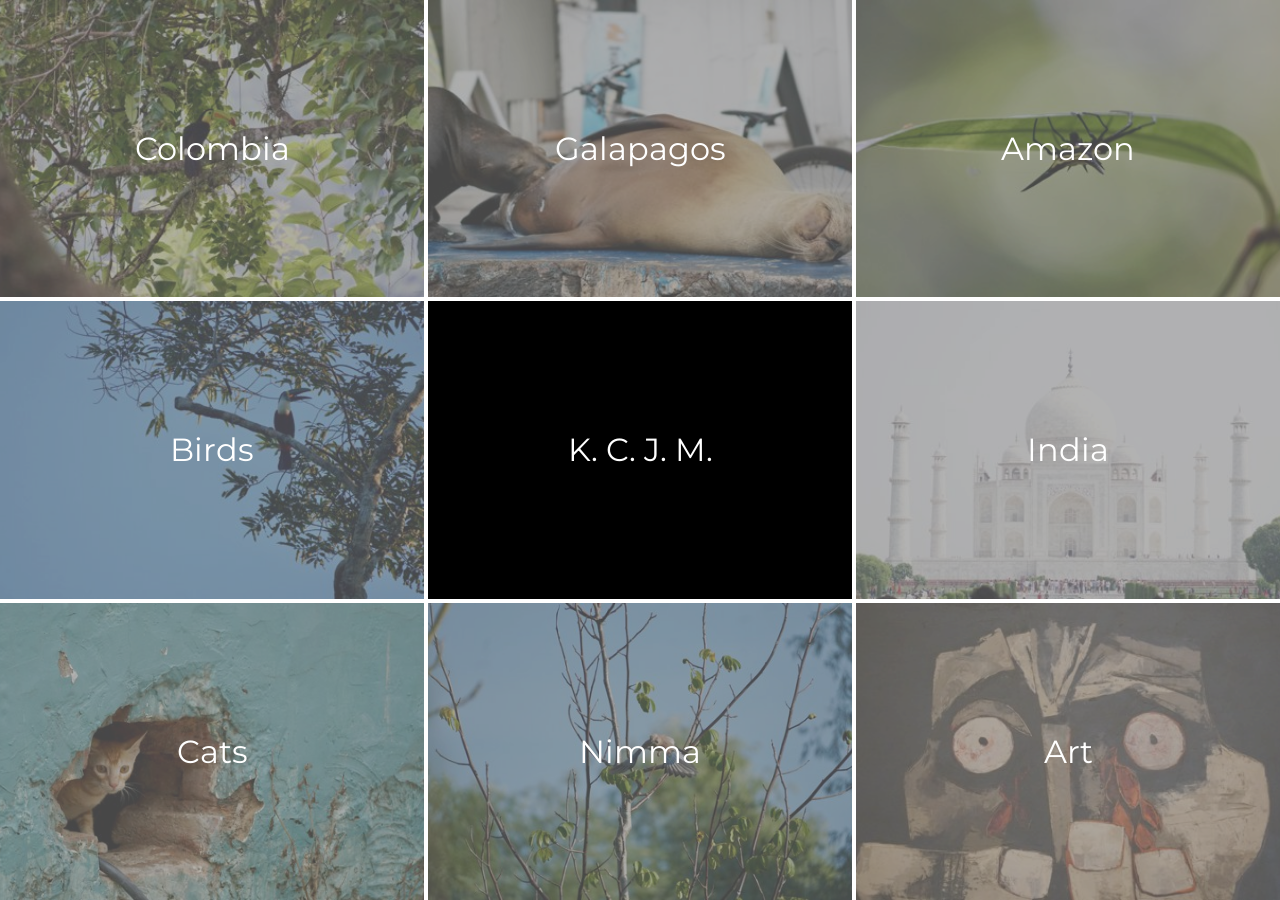
==== index.html @ 5df26908 "beautiful text" ====
<!DOCTYPE html>
<html lang="en">

<head>
  <meta charset="UTF-8" />
  <meta name="viewport" content="width=device-width, initial-scale=1.0" />
  <title>K. C. J. M.</title>
  <link rel="icon" href="favicon.svg" sizes="any" type="image/svg+xml">
  <link rel="preconnect" href="https://fonts.googleapis.com">
  <link rel="preconnect" href="https://fonts.gstatic.com" crossorigin>
  <link href="https://fonts.googleapis.com/css2?family=Montserrat:ital,wght@0,100..900;1,100..900&display=swap"
    rel="stylesheet">

  <style>
    .montserrat {
      font-family: "Montserrat", sans-serif;
      font-optical-sizing: auto;
      font-weight: 450;
      font-style: normal;
    }

    body {
      font-family: "Montserrat", sans-serif;
      margin: 0;
      padding: 0;
      height: 100vh;
      display: grid;
      grid-template-columns: repeat(3, 1fr);
      grid-template-rows: repeat(3, 1fr);
      gap: 4px;
      background: #FFF;
      overflow: hidden;
    }

    .block {
      position: relative;
      overflow: hidden;
      cursor: pointer;
    }

    .block img {
      width: 100%;
      height: 100%;
      object-fit: cover;
      transition: opacity 0.5s ease;
      opacity: 0.6;
    }

    .nameblock {
      position: relative;
      overflow: hidden;
      cursor: pointer;
    }

    .nameblock img {
      width: 100%;
      height: 100%;
      object-fit: cover;
      transition: opacity 0.3s;
      opacity: 1;
    }

    .label {
      position: absolute;
      inset: 0;
      display: flex;
      justify-content: center;
      align-items: center;
      color: white;
      font-size: 2rem;
      opacity: 0;
      transition: opacity 0.3s;
      background: rgba(0, 0, 0, 0.3);
      opacity: 1;
    }

    .block:hover img {
      opacity: 1;
    }

    .block:hover .label {
      opacity: 0;
    }

    /* --- INSIDE VIEW --- */
    #insideView {
      display: none;
      position: fixed;
      inset: 0;
      background: #FFF;
      z-index: 9999;
      padding: 0px;
      box-sizing: border-box;
      grid-template-columns: repeat(3, 1fr);
      grid-template-rows: repeat(3, 1fr);
      gap: 4px;
    }

    #insideView .cell {
      position: relative;
      overflow: hidden;
      border-radius: 2px;
      background: #FFF;
      cursor: pointer;
    }

    #insideView .cell img {
      width: 100%;
      height: 100%;
      object-fit: cover;
      display: block;
      opacity: 0;
      transition: opacity 1s ease;
    }


    #insideView .cell img.loaded {
      opacity: 1;
    }


    /* --- FULL VIEW OVERLAY --- */
    #fullViewOverlay {
      display: none;
      position: fixed;
      inset: 0;
      background: rgba(0, 0, 0, 0.85);
      z-index: 20000;
      /* display: flex; */
      justify-content: center;
      align-items: center;
    }

    #fullViewOverlay img {
      max-width: 90vw;
      max-height: 90vh;
      border-radius: 10px;
    }

    #fullViewOverlay #closeFull {
      position: absolute;
      top: 10px;
      left: 10px;
      background: white;
      opacity: 30%;
      padding: 6px 12px;
      border-radius: 2px;
      font-size: 20px;
      cursor: pointer;
      z-index: 20001;
    }

    #closeBtn {
      position: absolute;
      top: 10px;
      left: 10px;
      background: white;
      opacity: 50%;
      padding: 6px 12px;
      border-radius: 2px;
      font-size: 20px;
      cursor: pointer;
      z-index: 10000;
    }

    #mainGridFader {
      position: fixed;
      inset: 0;
      background: black;
      opacity: 0;
      pointer-events: none;
      transition: opacity 0.4s ease;
      z-index: 5000;
    }

    #fullViewContainer {
  width: 100%;
  height: 100%;
  display: grid;
  grid-template-columns: 20fr 10fr 1fr;  /* 2/3 image, 1/3 text */
  gap: 20px;
  align-items: center;
}



#fullLeft {
  display: flex;
  justify-content: center;
  align-items: center;
}

#fullLeft img {
  max-width: 90%;
  max-height: 90%;
  border-radius: 10px;
}

#fullRight {
  color: white;
  font-size: clamp(0.9rem, 1.2vw, 1rem);  /* auto-resize */
  overflow-y: auto;
  white-space: pre-wrap;                      /* reflow text properly */
  line-height: 1.4;
  padding: 20px;

  display: flex;                /* add flexbox */
  justify-content: center;      /* horizontal centering */
  align-items: center;          /* vertical centering */
  text-align: justify;
  text-justify: inter-word;
}


#fullRight::-webkit-scrollbar {
  width: 6px;
}

#fullRight::-webkit-scrollbar-thumb {
  background: #444;
  border-radius: 3px;
}

/* circular profile picture when showing me.jpg */
#fullImg.profile {
  border-radius: 50%;
  object-fit: cover;
}


  </style>
</head>

<body>

  <div class="block" id="B1"><img />
    <div class="label">Colombia</div>
  </div>
  <div class="block" id="B2"><img />
    <div class="label">Galapagos</div>
  </div>
  <div class="block" id="B3"><img />
    <div class="label">Amazon</div>
  </div>
  <div class="block" id="B4"><img />
    <div class="label">Birds</div>
  </div>
  <div class="nameblock" id="B5"><img />
    <div class="label">K. C. J. M. </div>
  </div>
  <div class="block" id="B6"><img />
    <div class="label">India</div>
  </div>
  <div class="block" id="B7"><img />
    <div class="label">Cats</div>
  </div>
  <div class="block" id="B8"><img />
    <div class="label">Nimma</div>
  </div>
  <div class="block" id="B9"><img />
    <div class="label">Art</div>
  </div>

  <div id="insideView"></div>

  <div id="fullViewOverlay">
    <div id="closeFull">X</div>
  
    <div id="fullViewContainer">
      <div id="fullLeft">
        <img id="fullImg" />
      </div>
      <div id="fullRight">
        <div id="fullText"></div>
      </div>
      <div></div>
    </div>
  </div>
  

  <script>
    const folders = {
      B1: 'COLOMBIA', B2: 'GALAPAGOS', B3: 'AMAZON',
      B4: 'BIRDS', B5: 'ME', B6: 'INDIA',
      B7: 'CATS', B8: 'NIMMA', B9: 'ART'
    };

    const blocks = document.querySelectorAll('.block');
    const nameblock = document.querySelectorAll('.nameblock');
    const insideView = document.getElementById('insideView');
    const fullOverlay = document.getElementById('fullViewOverlay');
    const fullImg = document.getElementById('fullImg');
    const closeFull = document.getElementById('closeFull');

    function shuffle(a) { return a.sort(() => Math.random() - 0.5); }
    function setMainVisible(v) {
      document.querySelectorAll('.block').forEach(b => b.style.visibility = v ? 'visible' : 'hidden');
    }

    function loadRandomImage(blockId) {
      const folder = folders[blockId];
      fetch(`${folder}/index.json`)
        .then(r => r.json())
        .then(list => {
          const img = document.querySelector(`#${blockId} img`);
          img.src = `${folder}/thumbs/` + shuffle([...list])[0];
        });
    }

    Object.keys(folders).forEach(loadRandomImage);

    function closeInside() {
      insideView.style.display = 'none';
      insideView.innerHTML = '';

      // setTimeout(() =>   setMainVisible(true), 500)
      setMainVisible(true);
      document.body.style.overflow = '';

      // restore all main images full opacity
      document.querySelectorAll('.block img').forEach(img => {
        img.style.opacity = '';
      });

      document.querySelectorAll('.block .label').forEach(label => {
        label.style.opacity = '';   // allow CSS to control it again
      });

      document.querySelectorAll('.nameblock img').forEach(img => {
        img.style.opacity = '';
      });

      document.querySelectorAll('.nameblock .label').forEach(label => {
        label.style.opacity = '';   // allow CSS to control it again
      });

    }

    function openFullView(src) {
  fullImg.src = src;
  fullOverlay.style.display = 'flex';

  // derive text filename from photo filename
  const txtSrc = src.replace(/\.[^.]+$/, '.txt');

  // load text file
  fetch(txtSrc)
    .then(r => r.ok ? r.text() : '')
    .then(t => {
      document.getElementById('fullText').textContent = t || '';
    })
    .catch(() => {
      document.getElementById('fullText').textContent = '';
    });
}

function openProfile() {
  fullImg.src = 'ME/me.jpg';

  // make image circular
  fullImg.classList.add('profile');

  fullOverlay.style.display = 'flex';

  fetch('ME/me.txt')
    .then(r => r.ok ? r.text() : '')
    .then(t => {
      document.getElementById('fullText').textContent = t || '';
    })
    .catch(() => {
      document.getElementById('fullText').textContent = '';
    });
}


closeFull.onclick = () => {
  fullOverlay.style.display = 'none';
  fullImg.classList.remove('profile');  // remove circle mode
};


// close when clicking anywhere except the image itself or the close button
fullOverlay.addEventListener('click', (e) => {
  const clickedOnImage = fullImg.contains(e.target);
  const clickedOnClose  = closeFull.contains(e.target);

  // if click is NOT on the image and NOT on the close button, close (acts like ESC)
  if (!clickedOnImage && !clickedOnClose) {
    closeFull.click();
  }
});



    function openInside(id) {

      const clickedThumb = document.querySelector(`#${id} img`).src;

      document.querySelectorAll('.block img').forEach(img => {
        img.style.opacity = (img.src === clickedThumb) ? '1' : '0';
      });

      document.querySelectorAll('.block .label').forEach(img => {
        img.style.opacity = (img.src === clickedThumb) ? '1' : '0';
      });

      document.querySelectorAll('.nameblock img').forEach(img => {
        img.style.opacity = (img.src === clickedThumb) ? '1' : '0';
      });

      document.querySelectorAll('.nameblock .label').forEach(img => {
        img.style.opacity = (img.src === clickedThumb) ? '1' : '0';
      });

      setTimeout(() => loadInsideGrid(id, clickedThumb), 500);
    }


    function loadInsideGrid(id, clickedThumb) {

      insideView.innerHTML = '';

      const close = document.createElement('div');
      close.id = 'closeBtn';
      close.textContent = 'X';
      close.addEventListener('click', closeInside);
      insideView.appendChild(close);

      fetch(`${folders[id]}/index.json`)
        .then(r => r.json())
        .then(list => {

          const shuffled = shuffle([...list]);
          const picks = shuffled.slice(0, Math.min(8, shuffled.length));

          const order = ['B1', 'B2', 'B3', 'B4', 'B5', 'B6', 'B7', 'B8', 'B9'];

          const finalArr = Array(9);
          const clickedIndex = order.indexOf(id);

          const clickedFull = clickedThumb.replace('/thumbs/', '/');
          finalArr[clickedIndex] = clickedFull;

          let p = 0;
          for (let i = 0; i < 9; i++) {
            if (i !== clickedIndex) {
              finalArr[i] = `${folders[id]}/` + picks[p++ % picks.length];
            }
          }

          insideView.style.display = 'grid';

          finalArr.forEach(src => {
            const cell = document.createElement('div');
            cell.className = 'cell';

            const img = document.createElement('img');
            img.src = src.includes('/thumbs/')
              ? src
              : src.replace(`${folders[id]}/`, `${folders[id]}/thumbs/`);

            img.onload = () => img.classList.add('loaded');

            img.addEventListener('click', () => openFullView(src));

            cell.appendChild(img);
            insideView.appendChild(cell);
          });

          setMainVisible(false);
          document.body.style.overflow = 'hidden';
        });
    }


    blocks.forEach(block => block.addEventListener('click', () => openInside(block.id)));

    nameblock.forEach(block => block.addEventListener('click', () => openProfile()));


    // ESC close functionality
    document.addEventListener('keydown', (e) => {
      if (e.key === 'Escape') {
        if (fullOverlay.style.display === 'flex') {
          closeFull.click();
        } else if (insideView.style.display === 'grid') {
          closeInside();
        }
      }
    });
  </script>
</body>

</html>
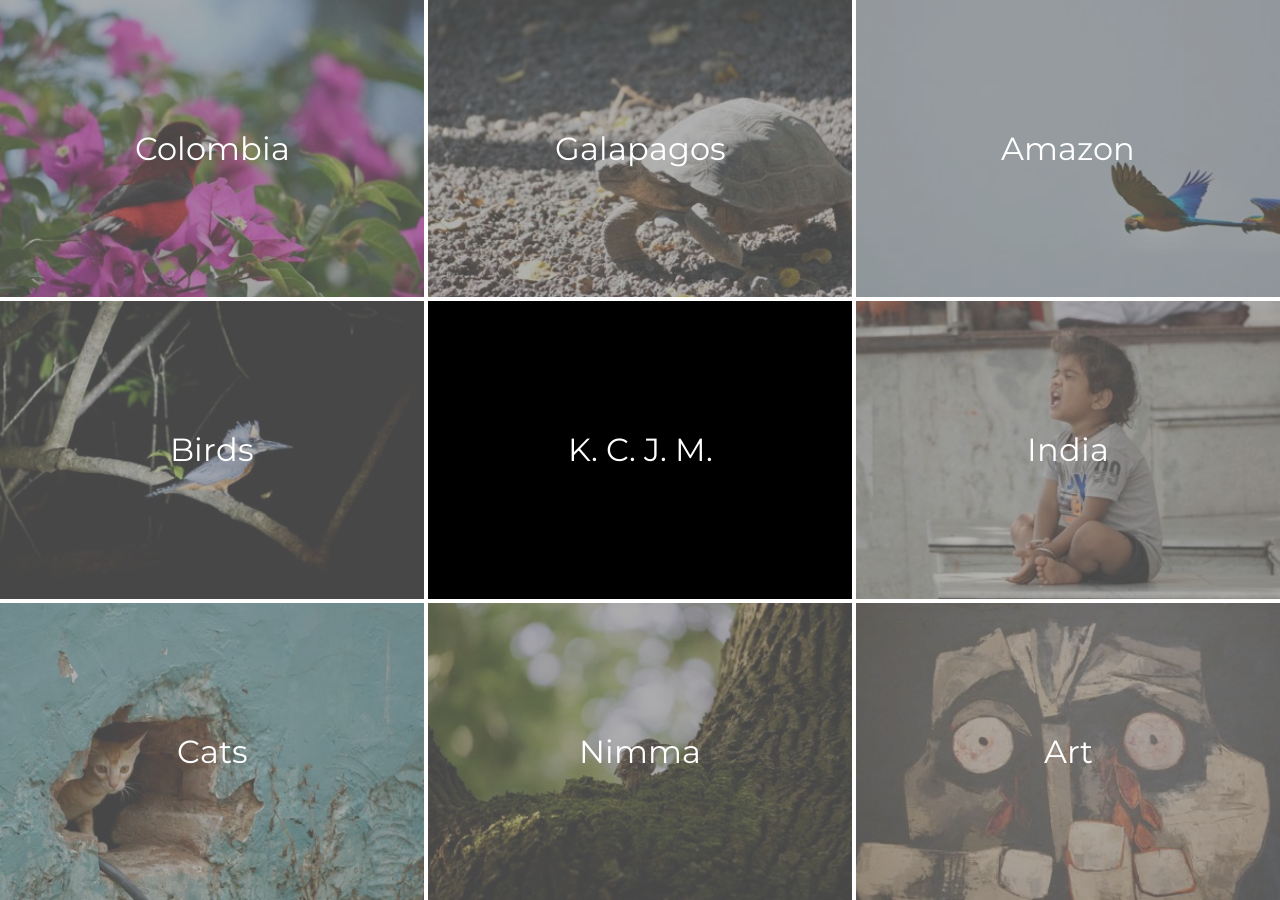
==== commit a7b8dc63: "slightly less round" ====
--- a/index.html
+++ b/index.html
@@ -193,7 +193,7 @@
 #fullLeft img {
   max-width: 90%;
   max-height: 90%;
-  border-radius: 10px;
+  border-radius: 8px;
 }
 
 #fullRight {
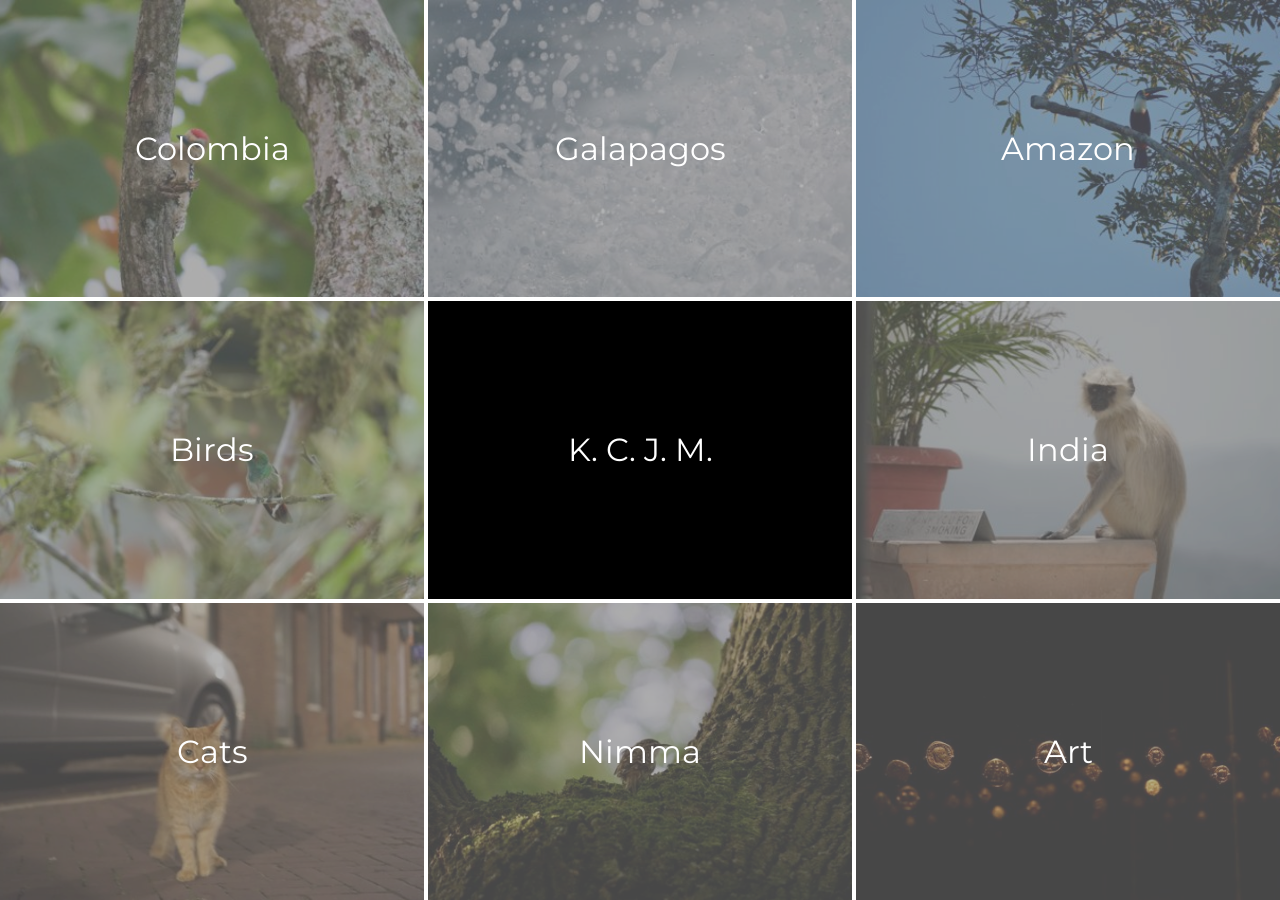
==== commit bfff7121: "small perfection" ====
--- a/index.html
+++ b/index.html
@@ -194,6 +194,9 @@
   max-width: 90%;
   max-height: 90%;
   border-radius: 8px;
+
+  cursor: pointer;
+
 }
 
 #fullRight {
@@ -354,6 +357,11 @@
     });
 }
 
+fullImg.addEventListener('click', (e) => {
+  e.stopPropagation();                    // prevent the overlay from closing
+  window.open(fullImg.src, '_blank');     // open image in new tab
+});
+
 function openProfile() {
   fullImg.src = 'ME/me.jpg';
 
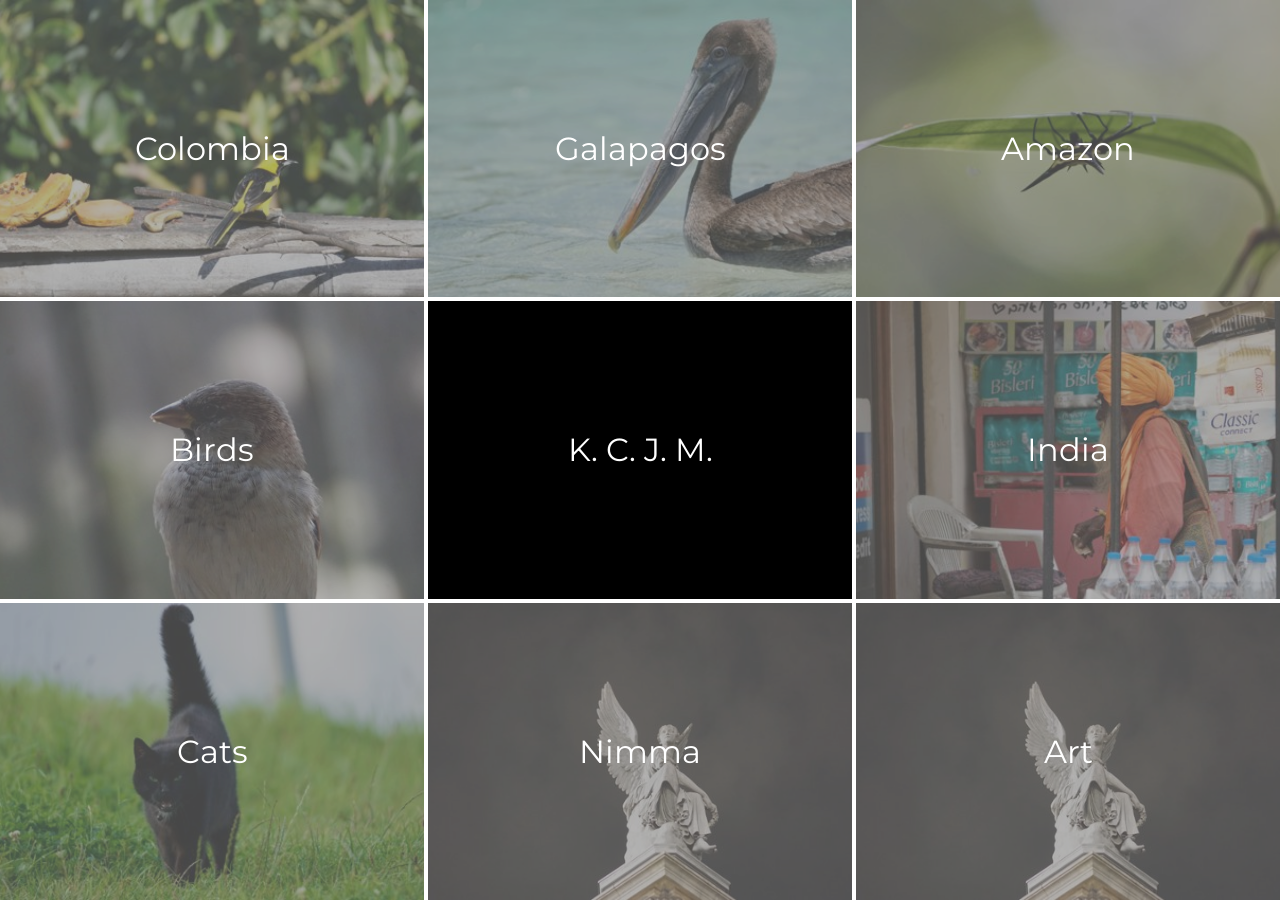
==== commit 36c570b6: "better close button" ====
--- a/index.html
+++ b/index.html
@@ -144,7 +144,7 @@
       background: white;
       opacity: 30%;
       padding: 6px 12px;
-      border-radius: 2px;
+      border-radius: 50%;
       font-size: 20px;
       cursor: pointer;
       z-index: 20001;
@@ -157,7 +157,7 @@
       background: white;
       opacity: 50%;
       padding: 6px 12px;
-      border-radius: 2px;
+      border-radius: 50%;
       font-size: 20px;
       cursor: pointer;
       z-index: 10000;
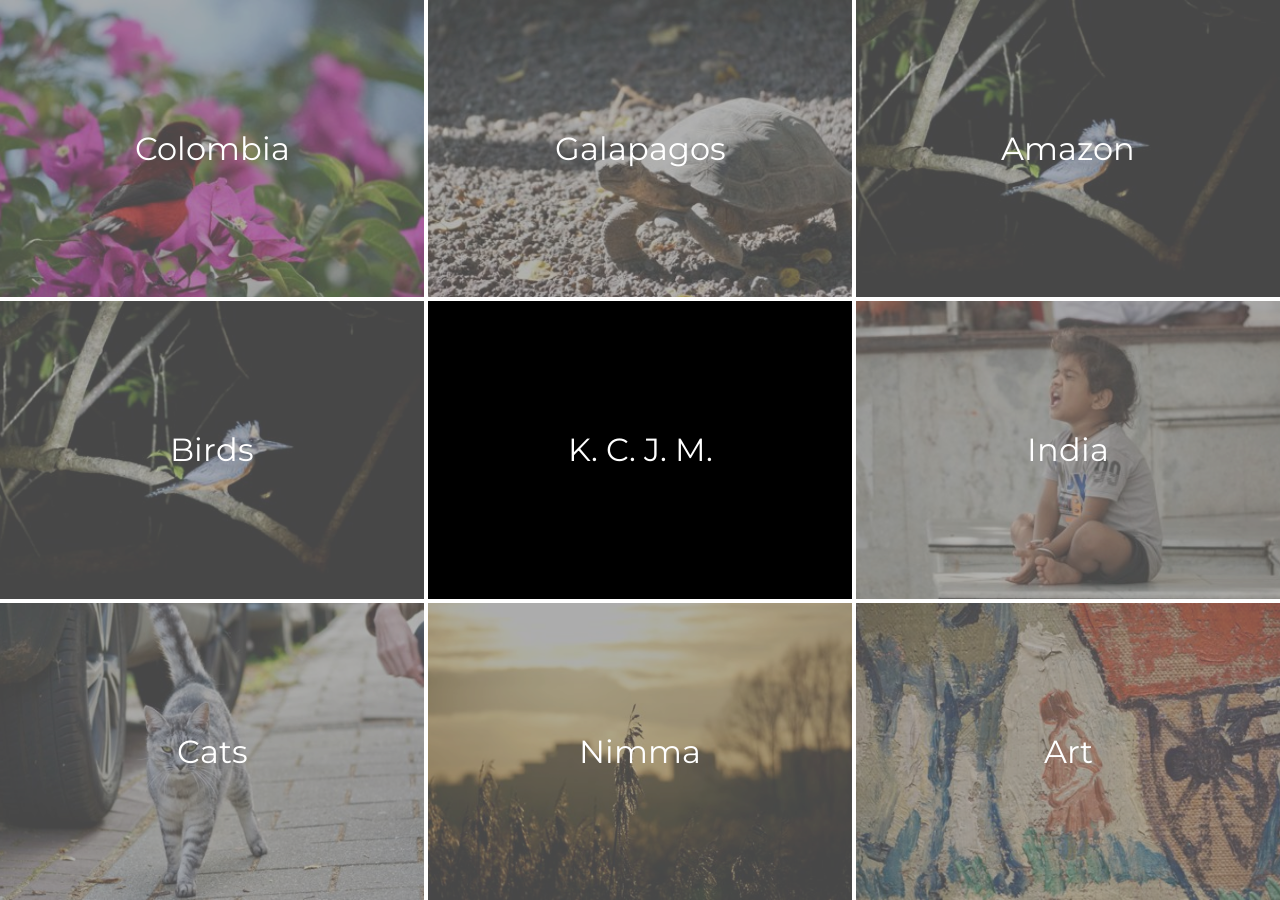
==== commit 2caf3ba7: "fix profile" ====
--- a/index.html
+++ b/index.html
@@ -292,6 +292,7 @@
     const nameblock = document.querySelectorAll('.nameblock');
     const insideView = document.getElementById('insideView');
     const fullOverlay = document.getElementById('fullViewOverlay');
+    const fullContainer = document.getElementById('fullViewContainer');
     const fullImg = document.getElementById('fullImg');
     const closeFull = document.getElementById('closeFull');
 
@@ -363,12 +364,14 @@
 });
 
 function openProfile() {
-  fullImg.src = 'ME/me.jpg';
-
+  fullContainer.style.gridTemplateColumns = "40fr 20fr 10fr";
+  
   // make image circular
+  fullImg.src = 'ME/me.jpg'; 
   fullImg.classList.add('profile');
 
   fullOverlay.style.display = 'flex';
+  
 
   fetch('ME/me.txt')
     .then(r => r.ok ? r.text() : '')
@@ -383,6 +386,7 @@
 
 closeFull.onclick = () => {
   fullOverlay.style.display = 'none';
+  fullContainer.style.gridTemplateColumns = '';
   fullImg.classList.remove('profile');  // remove circle mode
 };
 
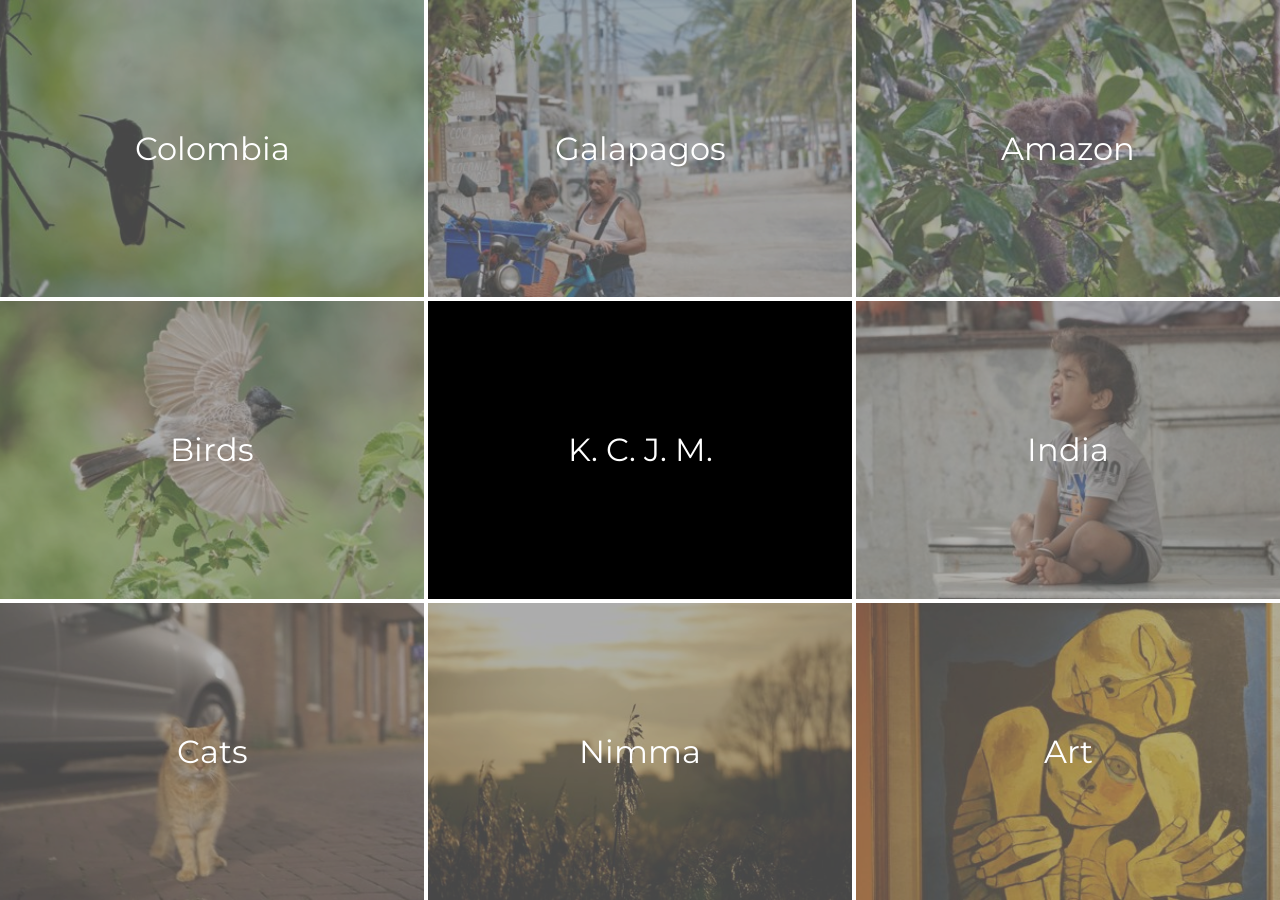
==== commit c1a26527: "fix empty pic" ====
--- a/index.html
+++ b/index.html
@@ -351,6 +351,9 @@
   fetch(txtSrc)
     .then(r => r.ok ? r.text() : '')
     .then(t => {
+      if (t == ''){
+        fullContainer.style.gridTemplateColumns = "40fr 0fr 0fr";
+      }
       document.getElementById('fullText').textContent = t || '';
     })
     .catch(() => {
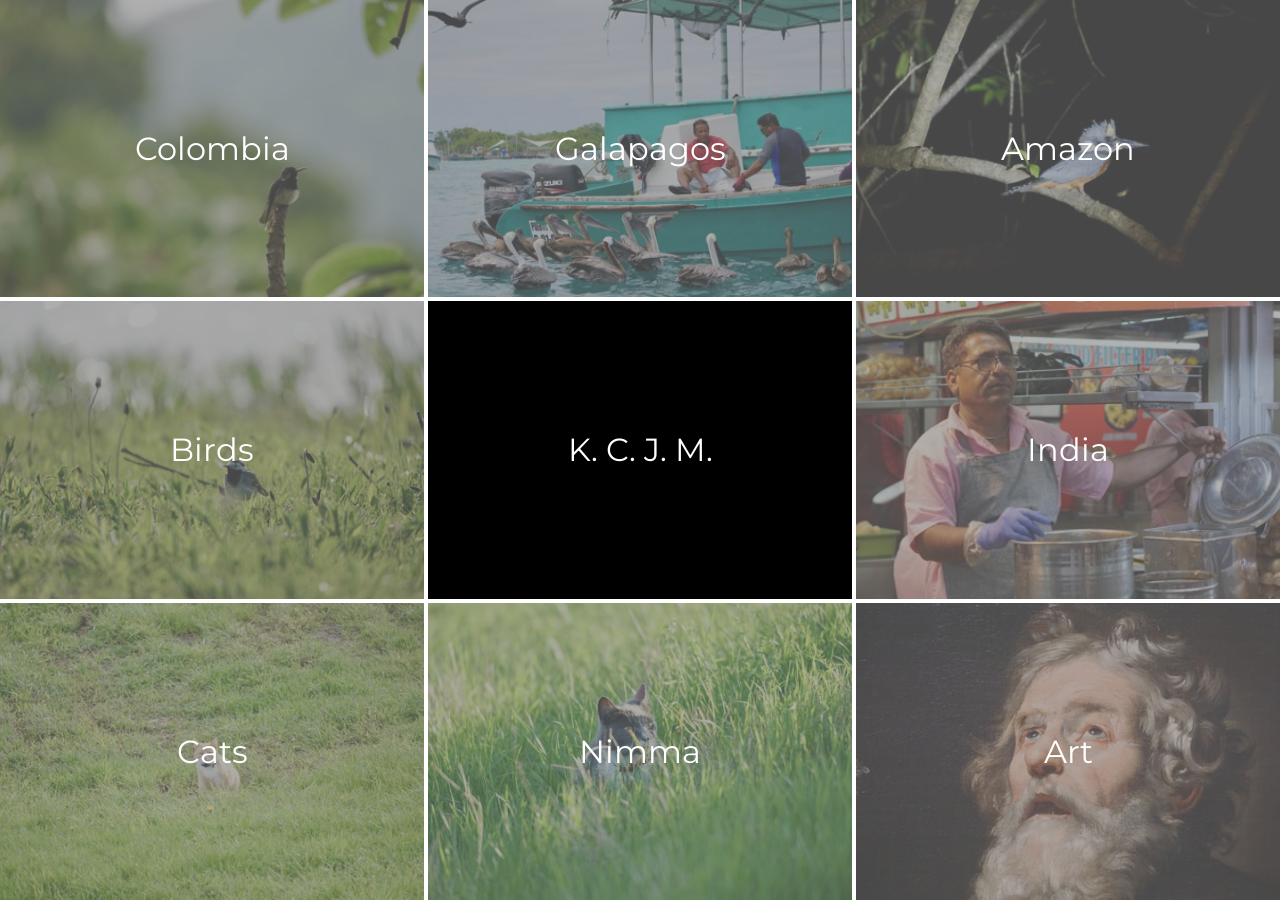
==== commit c44ae7b0: "add back functionality" ====
--- a/index.html
+++ b/index.html
@@ -174,63 +174,67 @@
     }
 
     #fullViewContainer {
-  width: 100%;
-  height: 100%;
-  display: grid;
-  grid-template-columns: 20fr 10fr 1fr;  /* 2/3 image, 1/3 text */
-  gap: 20px;
-  align-items: center;
-}
-
-
-
-#fullLeft {
-  display: flex;
-  justify-content: center;
-  align-items: center;
-}
-
-#fullLeft img {
-  max-width: 90%;
-  max-height: 90%;
-  border-radius: 8px;
-
-  cursor: pointer;
-
-}
-
-#fullRight {
-  color: white;
-  font-size: clamp(0.9rem, 1.2vw, 1rem);  /* auto-resize */
-  overflow-y: auto;
-  white-space: pre-wrap;                      /* reflow text properly */
-  line-height: 1.4;
-  padding: 20px;
-
-  display: flex;                /* add flexbox */
-  justify-content: center;      /* horizontal centering */
-  align-items: center;          /* vertical centering */
-  text-align: justify;
-  text-justify: inter-word;
-}
-
-
-#fullRight::-webkit-scrollbar {
-  width: 6px;
-}
-
-#fullRight::-webkit-scrollbar-thumb {
-  background: #444;
-  border-radius: 3px;
-}
-
-/* circular profile picture when showing me.jpg */
-#fullImg.profile {
-  border-radius: 50%;
-  object-fit: cover;
-}
-
-
+      width: 100%;
+      height: 100%;
+      display: grid;
+      grid-template-columns: 20fr 10fr 1fr;
+      /* 2/3 image, 1/3 text */
+      gap: 20px;
+      align-items: center;
+    }
+
+
+
+    #fullLeft {
+      display: flex;
+      justify-content: center;
+      align-items: center;
+    }
+
+    #fullLeft img {
+      max-width: 90%;
+      max-height: 90%;
+      border-radius: 8px;
+
+      cursor: pointer;
+
+    }
+
+    #fullRight {
+      color: white;
+      font-size: clamp(0.9rem, 1.2vw, 1rem);
+      /* auto-resize */
+      overflow-y: auto;
+      white-space: pre-wrap;
+      /* reflow text properly */
+      line-height: 1.4;
+      padding: 20px;
+
+      display: flex;
+      /* add flexbox */
+      justify-content: center;
+      /* horizontal centering */
+      align-items: center;
+      /* vertical centering */
+      text-align: justify;
+      text-justify: inter-word;
+    }
+
+
+    #fullRight::-webkit-scrollbar {
+      width: 6px;
+    }
+
+    #fullRight::-webkit-scrollbar-thumb {
+      background: #444;
+      border-radius: 3px;
+    }
+
+    /* circular profile picture when showing me.jpg */
+    #fullImg.profile {
+      border-radius: 50%;
+      object-fit: cover;
+    }
   </style>
 </head>
 
@@ -268,7 +272,7 @@
 
   <div id="fullViewOverlay">
     <div id="closeFull">X</div>
-  
+
     <div id="fullViewContainer">
       <div id="fullLeft">
         <img id="fullImg" />
@@ -279,7 +283,7 @@
       <div></div>
     </div>
   </div>
-  
+
 
   <script>
     const folders = {
@@ -295,6 +299,8 @@
     const fullContainer = document.getElementById('fullViewContainer');
     const fullImg = document.getElementById('fullImg');
     const closeFull = document.getElementById('closeFull');
+
+    let viewState = 'main'; // 'main' | 'inside' | 'full'
 
     function shuffle(a) { return a.sort(() => Math.random() - 0.5); }
     function setMainVisible(v) {
@@ -341,73 +347,85 @@
     }
 
     function openFullView(src) {
-  fullImg.src = src;
-  fullOverlay.style.display = 'flex';
-
-  // derive text filename from photo filename
-  const txtSrc = src.replace(/\.[^.]+$/, '.txt');
-
-  // load text file
-  fetch(txtSrc)
-    .then(r => r.ok ? r.text() : '')
-    .then(t => {
-      if (t == ''){
-        fullContainer.style.gridTemplateColumns = "40fr 0fr 0fr";
+      history.pushState({ view: 'full' }, '');
+      viewState = 'full';
+
+      fullImg.classList.remove('profile');
+      fullImg.src = src;
+      fullOverlay.style.display = 'flex';
+
+      // derive text filename from photo filename
+      const txtSrc = src.replace(/\.[^.]+$/, '.txt');
+
+      // load text file
+      fetch(txtSrc)
+        .then(r => r.ok ? r.text() : '')
+        .then(t => {
+          if (t == '') {
+            fullContainer.style.gridTemplateColumns = "40fr 0fr 0fr";
+          }
+          document.getElementById('fullText').textContent = t || '';
+        })
+        .catch(() => {
+          document.getElementById('fullText').textContent = '';
+        });
+    }
+
+    fullImg.addEventListener('click', (e) => {
+      e.stopPropagation();                    // prevent the overlay from closing
+      window.open(fullImg.src, '_blank');     // open image in new tab
+    });
+
+    function openProfile() {
+      history.pushState({ view: 'full' }, '');
+      viewState = 'full';
+
+      fullContainer.style.gridTemplateColumns = "40fr 20fr 10fr";
+
+      // make image circular
+      fullImg.src = 'ME/me.jpg';
+      fullImg.classList.add('profile');
+
+      fullOverlay.style.display = 'flex';
+
+
+      fetch('ME/me.txt')
+        .then(r => r.ok ? r.text() : '')
+        .then(t => {
+          document.getElementById('fullText').textContent = t || '';
+        })
+        .catch(() => {
+          document.getElementById('fullText').textContent = '';
+        });
+    }
+
+
+    // closeFull.onclick = () => {
+    //   fullOverlay.style.display = 'none';
+    //   fullContainer.style.gridTemplateColumns = '';
+    //   fullImg.classList.remove('profile');  // remove circle mode
+    // };
+
+    closeFull.onclick = () => history.back();
+
+
+    // close when clicking anywhere except the image itself or the close button
+    fullOverlay.addEventListener('click', (e) => {
+      const clickedOnImage = fullImg.contains(e.target);
+      const clickedOnClose = closeFull.contains(e.target);
+
+      // if click is NOT on the image and NOT on the close button, close (acts like ESC)
+      if (!clickedOnImage && !clickedOnClose) {
+        closeFull.click();
       }
-      document.getElementById('fullText').textContent = t || '';
-    })
-    .catch(() => {
-      document.getElementById('fullText').textContent = '';
     });
-}
-
-fullImg.addEventListener('click', (e) => {
-  e.stopPropagation();                    // prevent the overlay from closing
-  window.open(fullImg.src, '_blank');     // open image in new tab
-});
-
-function openProfile() {
-  fullContainer.style.gridTemplateColumns = "40fr 20fr 10fr";
-  
-  // make image circular
-  fullImg.src = 'ME/me.jpg'; 
-  fullImg.classList.add('profile');
-
-  fullOverlay.style.display = 'flex';
-  
-
-  fetch('ME/me.txt')
-    .then(r => r.ok ? r.text() : '')
-    .then(t => {
-      document.getElementById('fullText').textContent = t || '';
-    })
-    .catch(() => {
-      document.getElementById('fullText').textContent = '';
-    });
-}
-
-
-closeFull.onclick = () => {
-  fullOverlay.style.display = 'none';
-  fullContainer.style.gridTemplateColumns = '';
-  fullImg.classList.remove('profile');  // remove circle mode
-};
-
-
-// close when clicking anywhere except the image itself or the close button
-fullOverlay.addEventListener('click', (e) => {
-  const clickedOnImage = fullImg.contains(e.target);
-  const clickedOnClose  = closeFull.contains(e.target);
-
-  // if click is NOT on the image and NOT on the close button, close (acts like ESC)
-  if (!clickedOnImage && !clickedOnClose) {
-    closeFull.click();
-  }
-});
 
 
 
     function openInside(id) {
+
+      history.pushState({ view: 'inside' }, '');
+      viewState = 'inside';
 
       const clickedThumb = document.querySelector(`#${id} img`).src;
 
@@ -438,7 +456,8 @@
       const close = document.createElement('div');
       close.id = 'closeBtn';
       close.textContent = 'X';
-      close.addEventListener('click', closeInside);
+      close.addEventListener('click', () => history.back());
+      // close.addEventListener('click', closeInside);
       insideView.appendChild(close);
 
       fetch(`${folders[id]}/index.json`)
@@ -487,22 +506,57 @@
         });
     }
 
+    function goBackOne() {
+      if (viewState === 'full') {
+        closeFull.click();
+        viewState = 'inside';
+      } else if (viewState === 'inside') {
+        closeInside();
+        viewState = 'main';
+      }
+    }
+
+
 
     blocks.forEach(block => block.addEventListener('click', () => openInside(block.id)));
 
     nameblock.forEach(block => block.addEventListener('click', () => openProfile()));
 
 
-    // ESC close functionality
-    document.addEventListener('keydown', (e) => {
-      if (e.key === 'Escape') {
-        if (fullOverlay.style.display === 'flex') {
-          closeFull.click();
-        } else if (insideView.style.display === 'grid') {
-          closeInside();
-        }
+
+    window.addEventListener('popstate', () => {
+      // Full view always has priority
+      if (fullOverlay.style.display === 'flex') {
+        fullOverlay.style.display = 'none';
+        return;
+      }
+
+      // Then inside view
+      if (insideView.style.display === 'grid') {
+        closeInside();
+        return;
       }
     });
+
+
+
+    document.addEventListener('keydown', (e) => {
+      if (e.key !== 'Escape') return;
+
+      // If nothing is open, ESC should do nothing
+      if (
+        fullOverlay.style.display !== 'flex' &&
+        insideView.style.display !== 'grid'
+      ) {
+        return;
+      }
+
+      history.back();
+    });
+
+
+
+
   </script>
 </body>
 
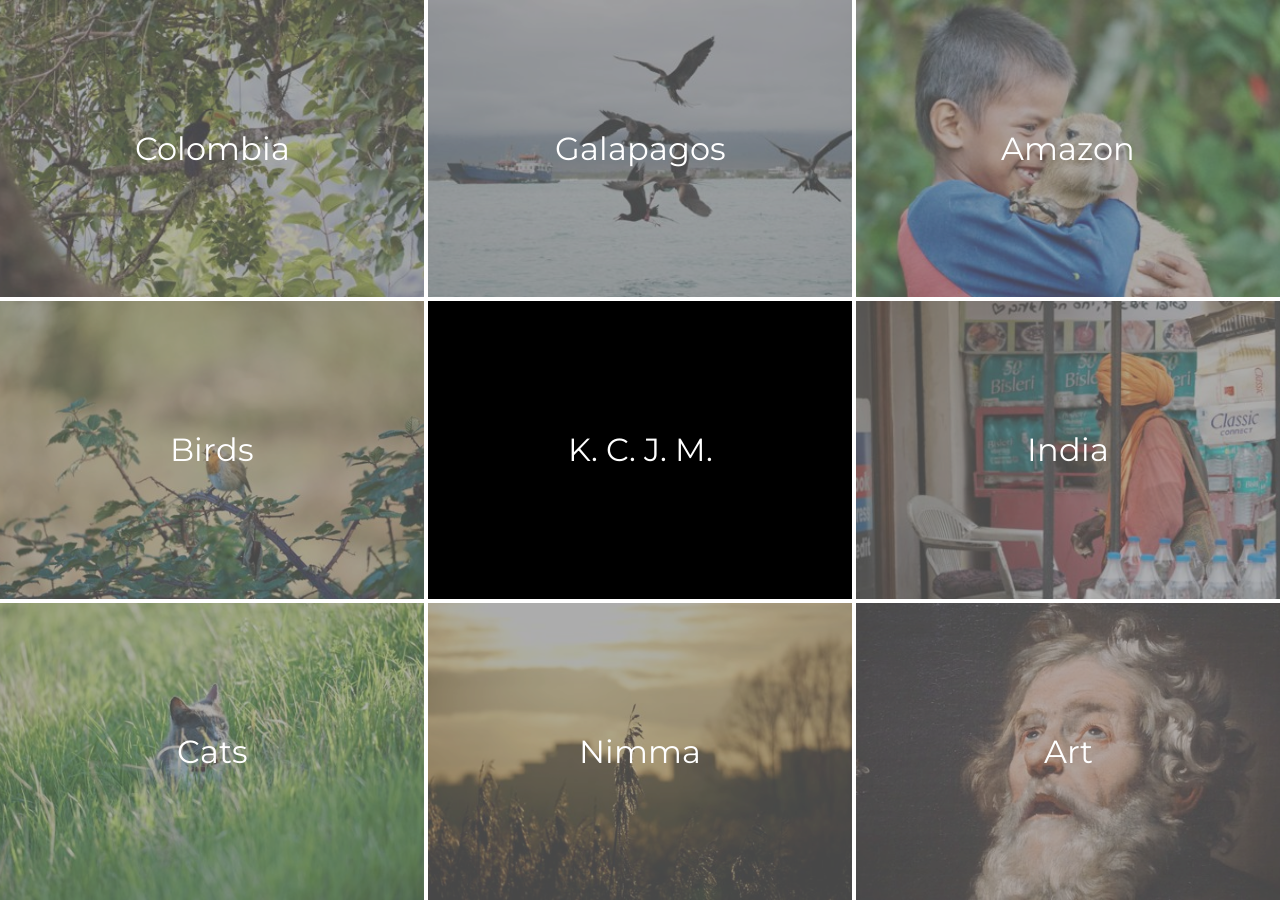
==== commit 7adde165: "empty declaration" ====
--- a/index.html
+++ b/index.html
@@ -361,10 +361,13 @@
       fetch(txtSrc)
         .then(r => r.ok ? r.text() : '')
         .then(t => {
-          if (t == '') {
+          if (t == 'empty') {
             fullContainer.style.gridTemplateColumns = "40fr 0fr 0fr";
+            document.getElementById('fullText').textContent = '';
+          } else {
+            fullContainer.style.gridTemplateColumns = "";
+            document.getElementById('fullText').textContent = t || '';
           }
-          document.getElementById('fullText').textContent = t || '';
         })
         .catch(() => {
           document.getElementById('fullText').textContent = '';
